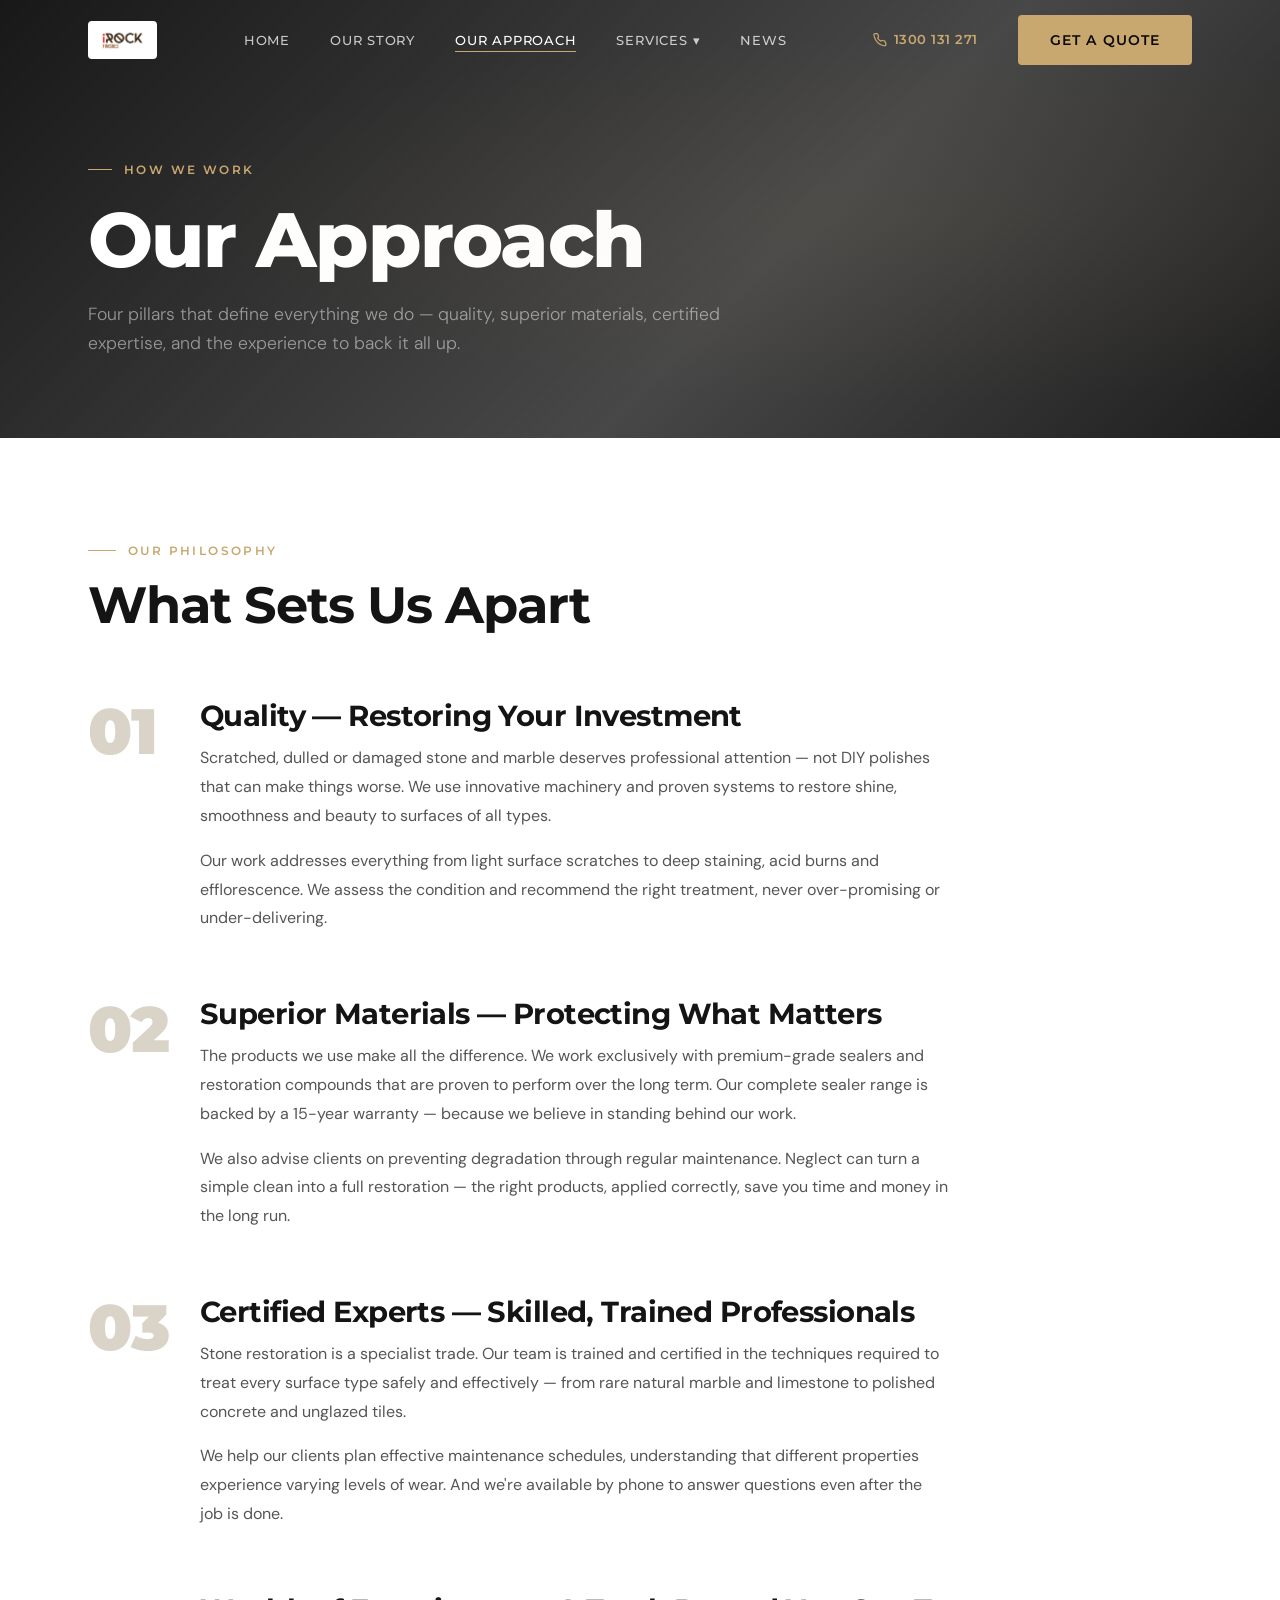
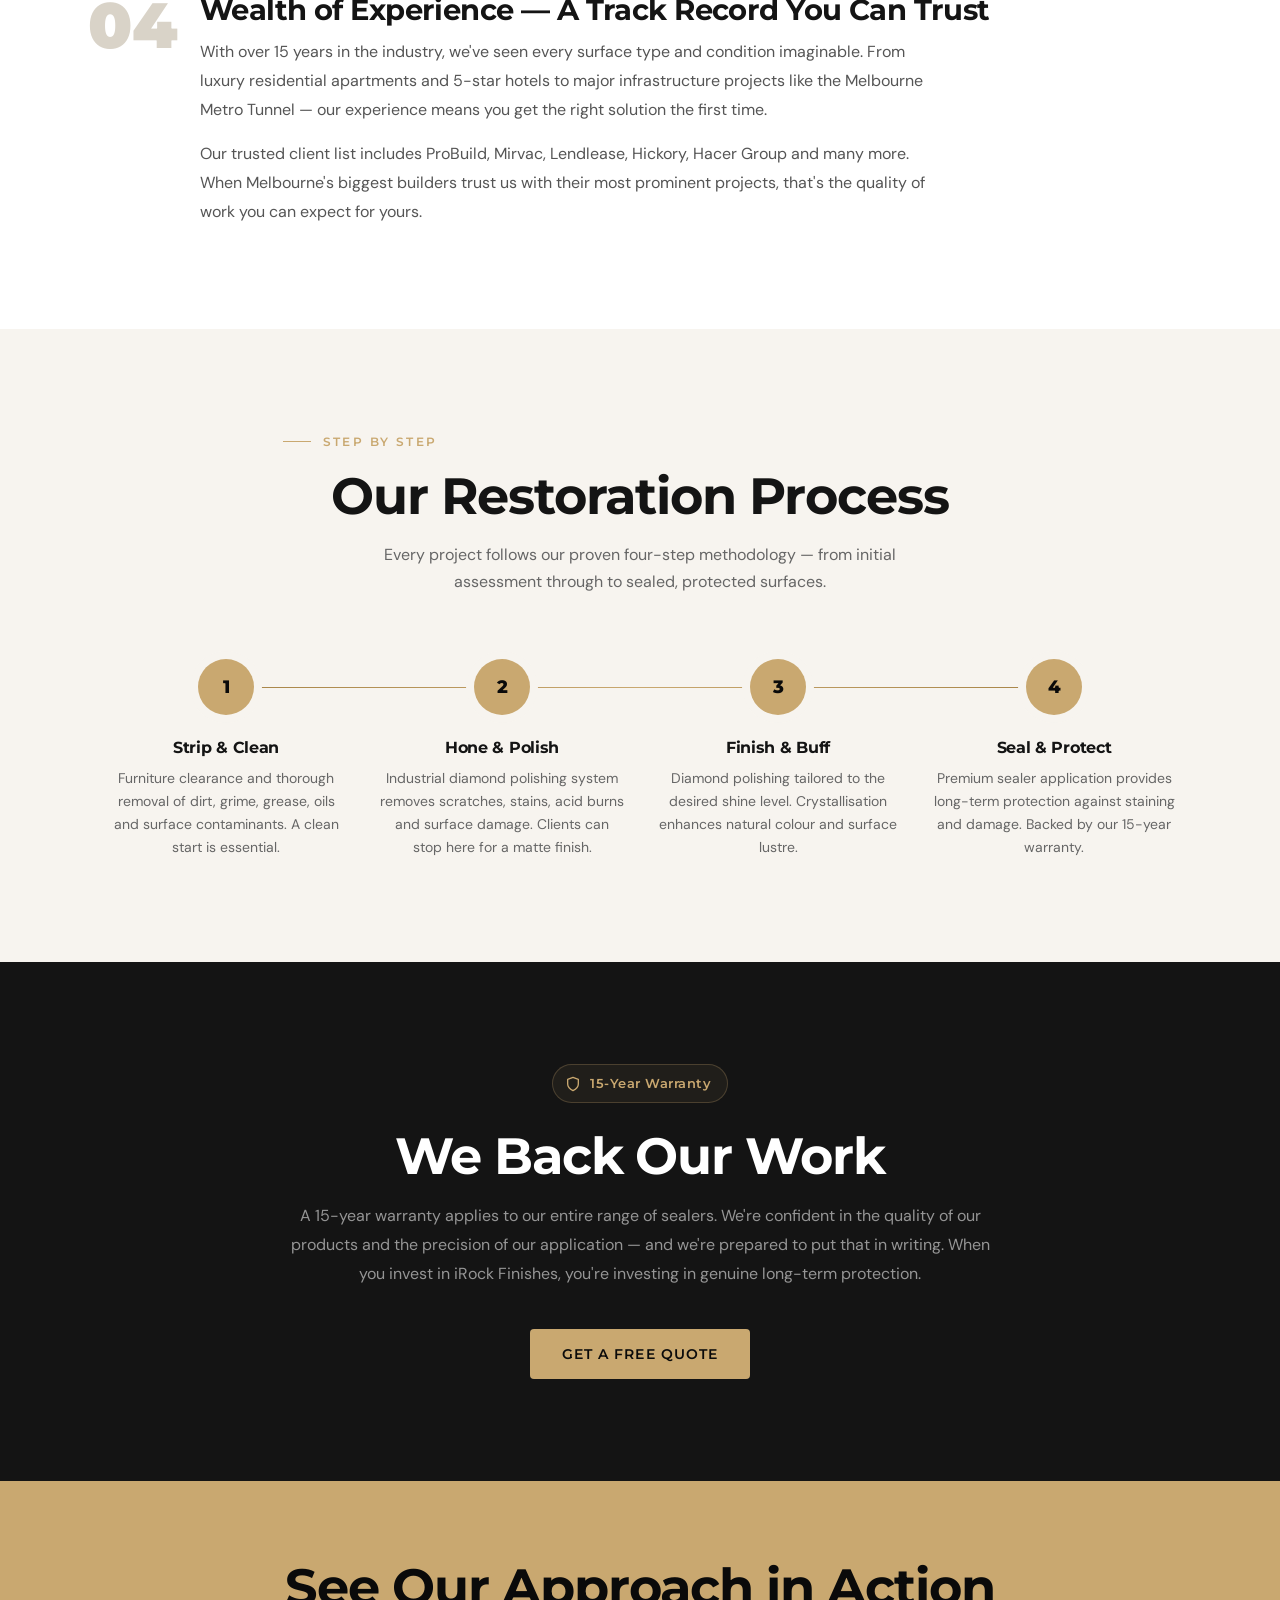
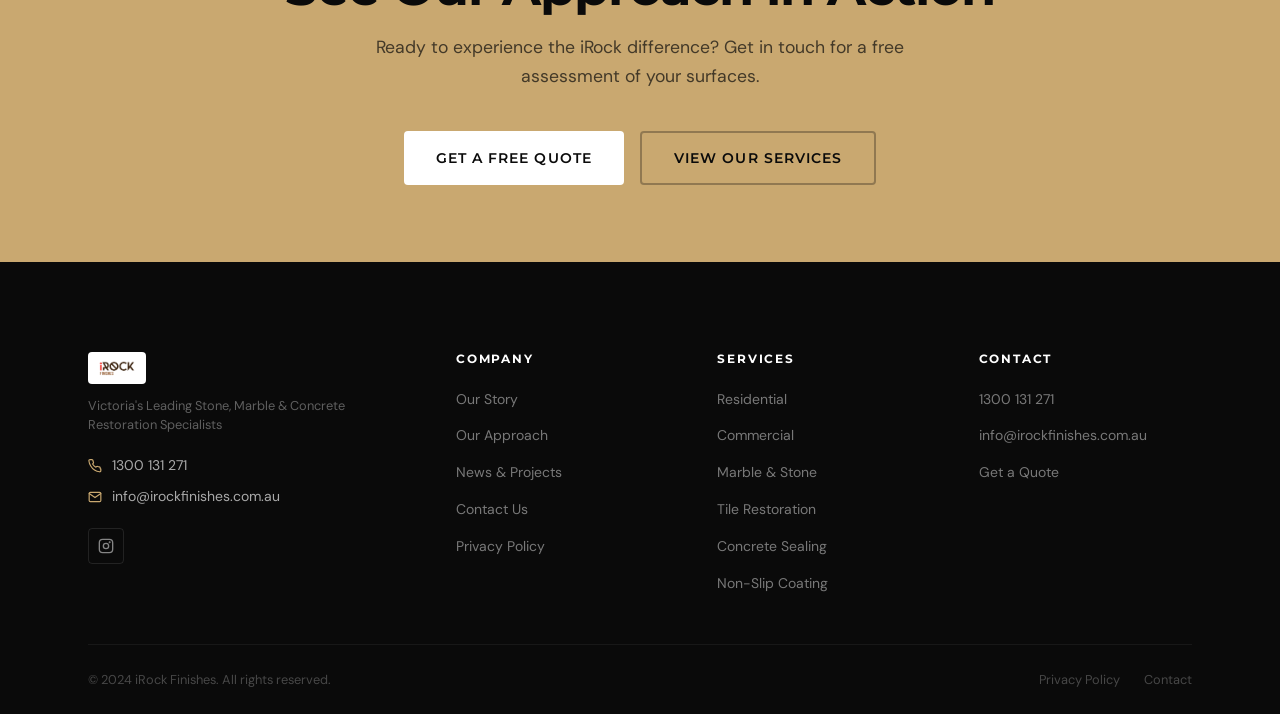
==== approach.html @ 64525533 "Initial commit — iRock Finishes website rebuild" ====
﻿<!DOCTYPE html>
<html lang="en">
<head>
  <meta charset="UTF-8">
  <meta name="viewport" content="width=device-width, initial-scale=1.0">
  <title>Our Approach — iRock Finishes</title>
  <meta name="description" content="Discover the iRock Finishes approach — quality materials, certified expertise, and a proven process for stone, marble and concrete restoration in Melbourne.">
  <link rel="stylesheet" href="css/styles.css">
</head>
<body>

  <!-- NAV -->
  <nav class="nav scrolled" role="navigation" aria-label="Main navigation">
    <div class="container">
      <div class="nav__inner">
        <a href="index.html" class="nav__logo" aria-label="iRock Finishes home">
          <img src="images/logo.png" alt="iRock Finishes" class="nav__logo-mark">
        </a>
        <ul class="nav__links" role="list">
          <li><a href="index.html" class="nav__link">Home</a></li>
          <li><a href="our-story.html" class="nav__link">Our Story</a></li>
          <li><a href="approach.html" class="nav__link active">Our Approach</a></li>
          <li class="nav__dropdown">
            <a href="services.html" class="nav__link">Services &#9662;</a>
            <ul class="nav__dropdown-menu" role="list">
              <li><a href="services.html#residential" class="nav__dropdown-item">Residential Services</a></li>
              <li><a href="services.html#commercial" class="nav__dropdown-item">Commercial Services</a></li>
              <li><a href="services.html#marble-stone" class="nav__dropdown-item">Marble &amp; Stone Restoration</a></li>
              <li><a href="services.html#tile" class="nav__dropdown-item">Tile Restoration</a></li>
              <li><a href="services.html#concrete" class="nav__dropdown-item">Concrete Sealing &amp; Cleaning</a></li>
              <li><a href="services.html#non-slip" class="nav__dropdown-item">Non-Slip Flooring Coating</a></li>
            </ul>
          </li>
          <li><a href="news.html" class="nav__link">News</a></li>
        </ul>
        <div style="display:flex;align-items:center;">
          <a href="tel:1300131271" class="nav__phone">
            <svg width="14" height="14" viewBox="0 0 24 24" fill="none" stroke="currentColor" stroke-width="2" stroke-linecap="round" stroke-linejoin="round" aria-hidden="true"><path d="M22 16.92v3a2 2 0 0 1-2.18 2 19.79 19.79 0 0 1-8.63-3.07A19.5 19.5 0 0 1 4.69 12 19.79 19.79 0 0 1 1.61 3.35 2 2 0 0 1 3.6 1h3a2 2 0 0 1 2 1.72 12.84 12.84 0 0 0 .7 2.81 2 2 0 0 1-.45 2.11L7.91 8.6a16 16 0 0 0 5.55 5.55l.96-.96a2 2 0 0 1 2.11-.45 12.84 12.84 0 0 0 2.81.7A2 2 0 0 1 21 15.5v1.42z"/></svg>
            1300 131 271
          </a>
          <a href="contact.html" class="btn btn-primary nav__cta">Get a Quote</a>
        </div>
        <button class="nav__hamburger" aria-label="Toggle menu" aria-expanded="false">
          <span></span><span></span><span></span>
        </button>
      </div>
    </div>
    <div class="nav__mobile" role="dialog"><a href="index.html" class="nav__mobile-link">Home</a><a href="our-story.html" class="nav__mobile-link">Our Story</a><a href="approach.html" class="nav__mobile-link">Our Approach</a><a href="services.html" class="nav__mobile-link">Services</a><a href="news.html" class="nav__mobile-link">News</a><a href="contact.html" class="nav__mobile-link">Contact Us</a><a href="tel:1300131271" class="nav__mobile-link" style="color:var(--gold)">1300 131 271</a><div class="nav__mobile-cta"><a href="contact.html" class="btn btn-primary" style="width:100%;justify-content:center;">Get a Free Quote</a></div></div>
  </nav>

  <!-- PAGE HEADER -->
  <header class="page-header" aria-labelledby="page-title">
    <div class="container">
      <p class="page-header__label label">How We Work</p>
      <h1 id="page-title" class="page-header__title">Our Approach</h1>
      <p class="page-header__sub">
        Four pillars that define everything we do — quality, superior materials,
        certified expertise, and the experience to back it all up.
      </p>
    </div>
  </header>

  <!-- PILLARS -->
  <section class="section" aria-labelledby="pillars-heading">
    <div class="container">
      <div class="section-header" data-animate>
        <p class="eyebrow">Our Philosophy</p>
        <h2 id="pillars-heading">What Sets Us Apart</h2>
      </div>

      <div class="approach-steps" role="list">
        <div class="approach-step" role="listitem" data-animate>
          <div class="approach-step__num" aria-hidden="true">01</div>
          <div class="approach-step__content">
            <h3>Quality — Restoring Your Investment</h3>
            <p>
              Scratched, dulled or damaged stone and marble deserves professional
              attention — not DIY polishes that can make things worse. We use
              innovative machinery and proven systems to restore shine, smoothness
              and beauty to surfaces of all types.
            </p>
            <p style="margin-top:1rem;">
              Our work addresses everything from light surface scratches to deep staining,
              acid burns and efflorescence. We assess the condition and recommend the
              right treatment, never over-promising or under-delivering.
            </p>
          </div>
        </div>

        <div class="approach-step" role="listitem" data-animate>
          <div class="approach-step__num" aria-hidden="true">02</div>
          <div class="approach-step__content">
            <h3>Superior Materials — Protecting What Matters</h3>
            <p>
              The products we use make all the difference. We work exclusively with
              premium-grade sealers and restoration compounds that are proven to
              perform over the long term. Our complete sealer range is backed by a
              15-year warranty — because we believe in standing behind our work.
            </p>
            <p style="margin-top:1rem;">
              We also advise clients on preventing degradation through regular maintenance.
              Neglect can turn a simple clean into a full restoration — the right products,
              applied correctly, save you time and money in the long run.
            </p>
          </div>
        </div>

        <div class="approach-step" role="listitem" data-animate>
          <div class="approach-step__num" aria-hidden="true">03</div>
          <div class="approach-step__content">
            <h3>Certified Experts — Skilled, Trained Professionals</h3>
            <p>
              Stone restoration is a specialist trade. Our team is trained and certified
              in the techniques required to treat every surface type safely and effectively —
              from rare natural marble and limestone to polished concrete and unglazed tiles.
            </p>
            <p style="margin-top:1rem;">
              We help our clients plan effective maintenance schedules, understanding
              that different properties experience varying levels of wear. And we're
              available by phone to answer questions even after the job is done.
            </p>
          </div>
        </div>

        <div class="approach-step" role="listitem" data-animate>
          <div class="approach-step__num" aria-hidden="true">04</div>
          <div class="approach-step__content">
            <h3>Wealth of Experience — A Track Record You Can Trust</h3>
            <p>
              With over 15 years in the industry, we've seen every surface type and
              condition imaginable. From luxury residential apartments and 5-star hotels
              to major infrastructure projects like the Melbourne Metro Tunnel — our
              experience means you get the right solution the first time.
            </p>
            <p style="margin-top:1rem;">
              Our trusted client list includes ProBuild, Mirvac, Lendlease, Hickory,
              Hacer Group and many more. When Melbourne's biggest builders trust us
              with their most prominent projects, that's the quality of work you can
              expect for yours.
            </p>
          </div>
        </div>
      </div>
    </div>
  </section>

  <!-- PROCESS -->
  <section class="section process" aria-labelledby="process-heading">
    <div class="container">
      <div class="process__header" data-animate>
        <p class="eyebrow" style="justify-content:center;">Step by Step</p>
        <h2 id="process-heading">Our Restoration Process</h2>
        <p style="color:#666;margin-top:1rem;max-width:50ch;margin-inline:auto;">
          Every project follows our proven four-step methodology — from initial
          assessment through to sealed, protected surfaces.
        </p>
      </div>

      <div class="process__steps" role="list">
        <div class="process__step" role="listitem" data-animate>
          <div class="process__step-num" aria-label="Step 1">1</div>
          <h3 class="process__step-title">Strip &amp; Clean</h3>
          <p class="process__step-desc">Furniture clearance and thorough removal of dirt, grime, grease, oils and surface contaminants. A clean start is essential.</p>
        </div>
        <div class="process__step" role="listitem" data-animate>
          <div class="process__step-num" aria-label="Step 2">2</div>
          <h3 class="process__step-title">Hone &amp; Polish</h3>
          <p class="process__step-desc">Industrial diamond polishing system removes scratches, stains, acid burns and surface damage. Clients can stop here for a matte finish.</p>
        </div>
        <div class="process__step" role="listitem" data-animate>
          <div class="process__step-num" aria-label="Step 3">3</div>
          <h3 class="process__step-title">Finish &amp; Buff</h3>
          <p class="process__step-desc">Diamond polishing tailored to the desired shine level. Crystallisation enhances natural colour and surface lustre.</p>
        </div>
        <div class="process__step" role="listitem" data-animate>
          <div class="process__step-num" aria-label="Step 4">4</div>
          <h3 class="process__step-title">Seal &amp; Protect</h3>
          <p class="process__step-desc">Premium sealer application provides long-term protection against staining and damage. Backed by our 15-year warranty.</p>
        </div>
      </div>
    </div>
  </section>

  <!-- WARRANTY CALLOUT -->
  <section class="section section--dark" aria-label="Warranty information">
    <div class="container">
      <div style="max-width:700px;margin-inline:auto;text-align:center;" data-animate>
        <div class="warranty-badge" style="margin-bottom:1.5rem;">
          <svg width="16" height="16" viewBox="0 0 24 24" fill="none" stroke="currentColor" stroke-width="2" stroke-linecap="round" stroke-linejoin="round" aria-hidden="true"><path d="M12 22s8-4 8-10V5l-8-3-8 3v7c0 6 8 10 8 10z"/></svg>
          15-Year Warranty
        </div>
        <h2 style="color:var(--white);margin-bottom:1rem;">We Back Our Work</h2>
        <p style="color:rgba(255,255,255,0.55);line-height:1.8;margin-bottom:2.5rem;max-width:none;">
          A 15-year warranty applies to our entire range of sealers. We're confident
          in the quality of our products and the precision of our application — and
          we're prepared to put that in writing. When you invest in iRock Finishes,
          you're investing in genuine long-term protection.
        </p>
        <a href="contact.html" class="btn btn-primary">Get a Free Quote</a>
      </div>
    </div>
  </section>

  <!-- CTA -->
  <section class="cta-banner" aria-label="Call to action">
    <div class="container" data-animate>
      <h2 class="cta-banner__title">See Our Approach in Action</h2>
      <p class="cta-banner__sub">Ready to experience the iRock difference? Get in touch for a free assessment of your surfaces.</p>
      <div style="display:flex;flex-wrap:wrap;gap:1rem;justify-content:center;">
        <a href="contact.html" class="btn btn-white">Get a Free Quote</a>
        <a href="services.html" class="btn" style="border:2px solid rgba(10,10,10,0.3);color:var(--black);background:transparent;">View Our Services</a>
      </div>
    </div>
  </section>

  <!-- FOOTER -->
  <footer class="footer" role="contentinfo">
    <div class="container">
      <div class="footer__top">
        <div>
          <div class="footer__brand-name"><img src="images/logo.png" alt="iRock Finishes" style="height:32px;width:auto;background:#fff;border-radius:4px;padding:3px 8px;object-fit:contain;margin-bottom:0.75rem;display:block;"></div>
          <p class="footer__brand-tag">Victoria's Leading Stone, Marble &amp; Concrete<br>Restoration Specialists</p>
          <a href="tel:1300131271" class="footer__contact-item" style="color:rgba(255,255,255,0.65);text-decoration:none;"><svg width="14" height="14" viewBox="0 0 24 24" fill="none" stroke="currentColor" stroke-width="2" stroke-linecap="round" stroke-linejoin="round"><path d="M22 16.92v3a2 2 0 0 1-2.18 2 19.79 19.79 0 0 1-8.63-3.07A19.5 19.5 0 0 1 4.69 12 19.79 19.79 0 0 1 1.61 3.35 2 2 0 0 1 3.6 1h3a2 2 0 0 1 2 1.72 12.84 12.84 0 0 0 .7 2.81 2 2 0 0 1-.45 2.11L7.91 8.6a16 16 0 0 0 5.55 5.55l.96-.96a2 2 0 0 1 2.11-.45 12.84 12.84 0 0 0 2.81.7A2 2 0 0 1 21 15.5v1.42z"/></svg>1300 131 271</a>
          <a href="mailto:info@irockfinishes.com.au" class="footer__contact-item" style="color:rgba(255,255,255,0.65);text-decoration:none;"><svg width="14" height="14" viewBox="0 0 24 24" fill="none" stroke="currentColor" stroke-width="2" stroke-linecap="round" stroke-linejoin="round"><path d="M4 4h16c1.1 0 2 .9 2 2v12c0 1.1-.9 2-2 2H4c-1.1 0-2-.9-2-2V6c0-1.1.9-2 2-2z"/><polyline points="22,6 12,13 2,6"/></svg>info@irockfinishes.com.au</a>
          <div class="footer__social"><a href="https://instagram.com/irockfinishes" class="footer__social-link" aria-label="Instagram" target="_blank" rel="noopener noreferrer"><svg width="16" height="16" viewBox="0 0 24 24" fill="none" stroke="currentColor" stroke-width="2" stroke-linecap="round" stroke-linejoin="round"><rect x="2" y="2" width="20" height="20" rx="5"/><circle cx="12" cy="12" r="4"/><circle cx="17.5" cy="6.5" r="0.5" fill="currentColor"/></svg></a></div>
        </div>
        <div><h3 class="footer__col-title">Company</h3><ul class="footer__links"><li><a href="our-story.html" class="footer__link">Our Story</a></li><li><a href="approach.html" class="footer__link">Our Approach</a></li><li><a href="news.html" class="footer__link">News &amp; Projects</a></li><li><a href="contact.html" class="footer__link">Contact Us</a></li><li><a href="privacy-policy.html" class="footer__link">Privacy Policy</a></li></ul></div>
        <div><h3 class="footer__col-title">Services</h3><ul class="footer__links"><li><a href="services.html#residential" class="footer__link">Residential</a></li><li><a href="services.html#commercial" class="footer__link">Commercial</a></li><li><a href="services.html#marble-stone" class="footer__link">Marble &amp; Stone</a></li><li><a href="services.html#tile" class="footer__link">Tile Restoration</a></li><li><a href="services.html#concrete" class="footer__link">Concrete Sealing</a></li><li><a href="services.html#non-slip" class="footer__link">Non-Slip Coating</a></li></ul></div>
        <div><h3 class="footer__col-title">Contact</h3><ul class="footer__links"><li><a href="tel:1300131271" class="footer__link">1300 131 271</a></li><li><a href="mailto:info@irockfinishes.com.au" class="footer__link">info@irockfinishes.com.au</a></li><li><a href="contact.html" class="footer__link">Get a Quote</a></li></ul></div>
      </div>
      <div class="footer__bottom"><p class="footer__copy">&copy; 2024 iRock Finishes. All rights reserved.</p><div class="footer__legal"><a href="privacy-policy.html">Privacy Policy</a><a href="contact.html">Contact</a></div></div>
    </div>
  </footer>

  <script src="js/main.js"></script>
</body>
</html>
---- css/styles.css ----
/* =============================================
   iRock Finishes — Design System
   ============================================= */

@import url('https://fonts.googleapis.com/css2?family=Montserrat:wght@300;400;500;600;700;800;900&family=DM+Sans:ital,opsz,wght@0,9..40,300;0,9..40,400;0,9..40,500;0,9..40,600;1,9..40,300&display=swap');

/* --- Custom Properties --- */
:root {
  --black:       #0A0A0A;
  --dark:        #141414;
  --dark-2:      #1E1E1E;
  --dark-3:      #2A2A2A;
  --gold:        #C9A870;
  --gold-light:  #E2C99A;
  --gold-dark:   #A88548;
  --stone:       #F7F4EF;
  --stone-2:     #EDE9E2;
  --stone-3:     #D9D3C8;
  --white:       #FFFFFF;
  --text-light:  #B0A898;
  --text-muted:  #888078;

  --font-head: 'Montserrat', sans-serif;
  --font-body: 'DM Sans', sans-serif;

  --radius-sm: 4px;
  --radius:    8px;
  --radius-lg: 16px;
  --radius-xl: 24px;

  --shadow-sm: 0 2px 8px rgba(0,0,0,0.12);
  --shadow:    0 8px 32px rgba(0,0,0,0.2);
  --shadow-lg: 0 24px 64px rgba(0,0,0,0.3);
  --shadow-gold: 0 8px 32px rgba(201,168,112,0.25);

  --transition: 0.25s cubic-bezier(0.4, 0, 0.2, 1);
  --transition-slow: 0.5s cubic-bezier(0.4, 0, 0.2, 1);

  --nav-height: 80px;
  --max-w: 1200px;
}

/* --- Reset & Base --- */
*, *::before, *::after { box-sizing: border-box; margin: 0; padding: 0; }

html {
  scroll-behavior: smooth;
  -webkit-text-size-adjust: 100%;
}

body {
  font-family: var(--font-body);
  font-size: 16px;
  line-height: 1.65;
  color: var(--dark);
  background: var(--white);
  -webkit-font-smoothing: antialiased;
  overflow-x: hidden;
}

img { max-width: 100%; height: auto; display: block; }
a { text-decoration: none; color: inherit; }
ul { list-style: none; }
button { cursor: pointer; font-family: inherit; border: none; background: none; }

/* --- Typography --- */
h1, h2, h3, h4, h5, h6 {
  font-family: var(--font-head);
  font-weight: 700;
  line-height: 1.15;
  letter-spacing: -0.02em;
}

h1 { font-size: clamp(2.8rem, 6vw, 5.5rem); font-weight: 800; }
h2 { font-size: clamp(2rem, 4vw, 3.2rem); }
h3 { font-size: clamp(1.3rem, 2.5vw, 1.8rem); }
h4 { font-size: 1.2rem; }

p { max-width: 68ch; }
p + p { margin-top: 1em; }

.label {
  font-family: var(--font-head);
  font-size: 0.75rem;
  font-weight: 600;
  letter-spacing: 0.2em;
  text-transform: uppercase;
}

/* --- Layout Utilities --- */
.container {
  width: 100%;
  max-width: var(--max-w);
  margin-inline: auto;
  padding-inline: clamp(1.25rem, 5vw, 3rem);
}

.section {
  padding-block: clamp(4rem, 8vw, 7rem);
}

.section--dark  { background: var(--dark);  color: var(--white); }
.section--black { background: var(--black); color: var(--white); }
.section--stone { background: var(--stone); color: var(--dark);  }

.grid-2 { display: grid; grid-template-columns: 1fr 1fr; gap: 2rem; align-items: center; }
.grid-3 { display: grid; grid-template-columns: repeat(3, 1fr); gap: 2rem; }
.grid-4 { display: grid; grid-template-columns: repeat(4, 1fr); gap: 1.5rem; }

@media (max-width: 900px) {
  .grid-2 { grid-template-columns: 1fr; }
  .grid-3 { grid-template-columns: 1fr 1fr; }
}
@media (max-width: 600px) {
  .grid-3, .grid-4 { grid-template-columns: 1fr; }
}

/* --- Buttons --- */
.btn {
  display: inline-flex;
  align-items: center;
  gap: 0.5rem;
  padding: 0.875rem 2rem;
  border-radius: var(--radius-sm);
  font-family: var(--font-head);
  font-size: 0.85rem;
  font-weight: 600;
  letter-spacing: 0.08em;
  text-transform: uppercase;
  transition: var(--transition);
  cursor: pointer;
  white-space: nowrap;
}

.btn-primary {
  background: var(--gold);
  color: var(--black);
}
.btn-primary:hover {
  background: var(--gold-light);
  transform: translateY(-2px);
  box-shadow: var(--shadow-gold);
}

.btn-outline {
  background: transparent;
  border: 1.5px solid var(--gold);
  color: var(--gold);
}
.btn-outline:hover {
  background: var(--gold);
  color: var(--black);
  transform: translateY(-2px);
}

.btn-white {
  background: var(--white);
  color: var(--dark);
}
.btn-white:hover {
  background: var(--stone);
  transform: translateY(-2px);
}

/* =============================================
   NAVIGATION
   ============================================= */

.nav {
  position: fixed;
  top: 0; left: 0; right: 0;
  z-index: 100;
  height: var(--nav-height);
  transition: background var(--transition), box-shadow var(--transition);
}

.nav.scrolled {
  background: rgba(10, 10, 10, 0.97);
  backdrop-filter: blur(12px);
  box-shadow: 0 1px 0 rgba(255,255,255,0.06);
}

.nav__inner {
  height: var(--nav-height);
  display: flex;
  align-items: center;
  justify-content: space-between;
}

.nav__logo {
  display: flex;
  align-items: center;
  gap: 0.6rem;
  font-family: var(--font-head);
  font-weight: 800;
  font-size: 1.4rem;
  color: var(--white);
  letter-spacing: -0.03em;
}
.nav__logo span { color: var(--gold); }

.nav__logo-mark {
  height: 38px;
  width: auto;
  display: block;
  flex-shrink: 0;
  background: #fff;
  border-radius: var(--radius-sm);
  padding: 4px 10px;
  object-fit: contain;
}

.nav__links {
  display: flex;
  align-items: center;
  gap: 2.5rem;
}

.nav__link {
  font-family: var(--font-head);
  font-size: 0.82rem;
  font-weight: 500;
  letter-spacing: 0.06em;
  text-transform: uppercase;
  color: rgba(255,255,255,0.75);
  transition: color var(--transition);
  position: relative;
}
.nav__link::after {
  content: '';
  position: absolute;
  bottom: -4px; left: 0; right: 0;
  height: 1px;
  background: var(--gold);
  transform: scaleX(0);
  transform-origin: left;
  transition: transform var(--transition);
}
.nav__link:hover, .nav__link.active {
  color: var(--white);
}
.nav__link:hover::after, .nav__link.active::after {
  transform: scaleX(1);
}

/* Dropdown */
.nav__dropdown { position: relative; }
.nav__dropdown-menu {
  position: absolute;
  top: calc(100% + 1.2rem);
  left: 50%;
  transform: translateX(-50%);
  background: var(--dark-2);
  border: 1px solid rgba(255,255,255,0.08);
  border-radius: var(--radius);
  padding: 0.5rem;
  min-width: 280px;
  opacity: 0;
  pointer-events: none;
  transform: translateX(-50%) translateY(-8px);
  transition: opacity var(--transition), transform var(--transition);
  box-shadow: var(--shadow-lg);
}
.nav__dropdown:hover .nav__dropdown-menu {
  opacity: 1;
  pointer-events: all;
  transform: translateX(-50%) translateY(0);
}
.nav__dropdown-item {
  display: block;
  padding: 0.65rem 1rem;
  border-radius: var(--radius-sm);
  font-size: 0.85rem;
  color: rgba(255,255,255,0.8);
  transition: background var(--transition), color var(--transition);
}
.nav__dropdown-item:hover {
  background: rgba(201,168,112,0.12);
  color: var(--gold);
}

.nav__cta { margin-left: 1rem; }

.nav__phone {
  font-family: var(--font-head);
  font-size: 0.82rem;
  font-weight: 600;
  color: var(--gold);
  letter-spacing: 0.04em;
  margin-right: 1.5rem;
  display: flex;
  align-items: center;
  gap: 0.4rem;
}

.nav__hamburger {
  display: none;
  flex-direction: column;
  gap: 5px;
  padding: 8px;
  cursor: pointer;
}
.nav__hamburger span {
  display: block;
  width: 24px; height: 2px;
  background: var(--white);
  border-radius: 2px;
  transition: var(--transition);
}

/* Mobile Nav */
.nav__mobile {
  display: none;
  position: fixed;
  top: var(--nav-height);
  left: 0; right: 0;
  background: var(--dark);
  padding: 2rem;
  flex-direction: column;
  gap: 0;
  border-top: 1px solid rgba(255,255,255,0.06);
  max-height: calc(100vh - var(--nav-height));
  overflow-y: auto;
}
.nav__mobile.open { display: flex; }
.nav__mobile-link {
  display: block;
  padding: 1rem 0;
  font-family: var(--font-head);
  font-size: 1rem;
  font-weight: 600;
  color: var(--white);
  border-bottom: 1px solid rgba(255,255,255,0.06);
  transition: color var(--transition);
}
.nav__mobile-link:hover { color: var(--gold); }
.nav__mobile-sub {
  padding: 0.5rem 0 0.5rem 1rem;
  display: flex;
  flex-direction: column;
  gap: 0;
}
.nav__mobile-sub a {
  display: block;
  padding: 0.5rem 0;
  font-size: 0.9rem;
  color: rgba(255,255,255,0.7);
}
.nav__mobile-sub a:hover { color: var(--gold); }
.nav__mobile-cta { margin-top: 1.5rem; }

@media (max-width: 900px) {
  .nav__links, .nav__phone { display: none; }
  .nav__cta { display: none; }
  .nav__hamburger { display: flex; }
}

/* =============================================
   HERO
   ============================================= */

.hero {
  position: relative;
  min-height: 100vh;
  min-height: 100dvh;
  display: flex;
  align-items: center;
  background: var(--black);
  overflow: hidden;
}

.hero__bg {
  position: absolute;
  inset: 0;
  background:
    linear-gradient(135deg, rgba(10,10,10,0.88) 0%, rgba(10,10,10,0.45) 55%, rgba(10,10,10,0.82) 100%),
    url('images/hero-lobby.jpg') center/cover no-repeat;
}

/* Animated grain texture */
.hero__bg::after {
  content: '';
  position: absolute;
  inset: 0;
  background-image: url("data:image/svg+xml,%3Csvg viewBox='0 0 512 512' xmlns='http://www.w3.org/2000/svg'%3E%3Cfilter id='n'%3E%3CfeTurbulence type='fractalNoise' baseFrequency='0.75' numOctaves='4' stitchTiles='stitch'/%3E%3C/filter%3E%3Crect width='100%25' height='100%25' filter='url(%23n)' opacity='0.04'/%3E%3C/svg%3E");
  opacity: 0.4;
  pointer-events: none;
}

.hero__glow {
  position: absolute;
  width: 600px; height: 600px;
  border-radius: 50%;
  background: radial-gradient(circle, rgba(201,168,112,0.12) 0%, transparent 70%);
  bottom: -200px; right: -100px;
  pointer-events: none;
}

.hero__content {
  position: relative;
  z-index: 2;
  padding-top: var(--nav-height);
  padding-block: 6rem;
}

.hero__label {
  color: var(--gold);
  margin-bottom: 1.5rem;
  display: flex;
  align-items: center;
  gap: 0.75rem;
}
.hero__label::before {
  content: '';
  display: block;
  width: 32px; height: 1px;
  background: var(--gold);
}

.hero__title {
  color: var(--white);
  margin-bottom: 1.5rem;
  max-width: 14ch;
}
.hero__title em {
  font-style: normal;
  color: var(--gold);
  position: relative;
}

.hero__subtitle {
  font-size: clamp(1rem, 2vw, 1.2rem);
  color: rgba(255,255,255,0.65);
  margin-bottom: 2.5rem;
  max-width: 52ch;
  line-height: 1.75;
  font-weight: 300;
}

.hero__actions {
  display: flex;
  flex-wrap: wrap;
  gap: 1rem;
  margin-bottom: 4rem;
}

.hero__stats {
  display: flex;
  flex-wrap: wrap;
  gap: 2.5rem;
  padding-top: 2.5rem;
  border-top: 1px solid rgba(255,255,255,0.1);
}

.hero__stat-num {
  font-family: var(--font-head);
  font-size: 2.2rem;
  font-weight: 800;
  color: var(--white);
  line-height: 1;
  letter-spacing: -0.03em;
}
.hero__stat-num span { color: var(--gold); }
.hero__stat-label {
  font-size: 0.8rem;
  color: rgba(255,255,255,0.45);
  margin-top: 0.3rem;
  letter-spacing: 0.04em;
  text-transform: uppercase;
  font-family: var(--font-head);
  font-weight: 500;
}

.hero__scroll {
  position: absolute;
  bottom: 2.5rem;
  left: 50%;
  transform: translateX(-50%);
  display: flex;
  flex-direction: column;
  align-items: center;
  gap: 0.5rem;
  color: rgba(255,255,255,0.4);
  font-size: 0.7rem;
  letter-spacing: 0.15em;
  text-transform: uppercase;
  font-family: var(--font-head);
  animation: scrollBounce 2.5s ease-in-out infinite;
}
.hero__scroll svg { width: 20px; color: var(--gold); }

@keyframes scrollBounce {
  0%, 100% { transform: translateX(-50%) translateY(0); }
  50% { transform: translateX(-50%) translateY(6px); }
}

/* =============================================
   TRUST BAR (Clients)
   ============================================= */

.trust-bar {
  background: var(--dark-2);
  border-top: 1px solid rgba(255,255,255,0.05);
  border-bottom: 1px solid rgba(255,255,255,0.05);
  padding-block: 1.5rem;
  overflow: hidden;
}

.trust-bar__label {
  color: rgba(255,255,255,0.3);
  margin-bottom: 1.2rem;
  text-align: center;
}

.trust-bar__track {
  display: flex;
  align-items: center;
  gap: 4rem;
  animation: marquee 20s linear infinite;
  width: max-content;
}
.trust-bar__track:hover { animation-play-state: paused; }

.trust-bar__client {
  font-family: var(--font-head);
  font-weight: 700;
  font-size: 0.85rem;
  letter-spacing: 0.1em;
  text-transform: uppercase;
  color: rgba(255,255,255,0.3);
  white-space: nowrap;
  transition: color var(--transition);
}
.trust-bar__client:hover { color: var(--gold); }

@keyframes marquee {
  from { transform: translateX(0); }
  to   { transform: translateX(-50%); }
}

/* =============================================
   INTRO / ABOUT PREVIEW
   ============================================= */

.intro {
  padding-block: clamp(5rem, 9vw, 8rem);
}

.intro__eyebrow {
  color: var(--gold);
  margin-bottom: 1rem;
  display: flex;
  align-items: center;
  gap: 0.75rem;
}
.intro__eyebrow::before {
  content: '';
  width: 32px; height: 1px;
  background: var(--gold);
  display: block;
}

.intro__heading { margin-bottom: 1.5rem; }
.intro__text {
  color: #555;
  font-size: 1.05rem;
  line-height: 1.8;
  margin-bottom: 2rem;
}

.intro__features {
  display: flex;
  flex-direction: column;
  gap: 1.25rem;
  margin-bottom: 2.5rem;
}
.intro__feature {
  display: flex;
  align-items: flex-start;
  gap: 1rem;
}
.intro__feature-icon {
  width: 40px; height: 40px;
  border-radius: var(--radius-sm);
  background: rgba(201,168,112,0.1);
  border: 1px solid rgba(201,168,112,0.2);
  display: flex; align-items: center; justify-content: center;
  flex-shrink: 0;
  color: var(--gold);
}
.intro__feature-text strong {
  display: block;
  font-family: var(--font-head);
  font-weight: 600;
  font-size: 0.9rem;
  color: var(--dark);
  margin-bottom: 0.2rem;
}
.intro__feature-text span {
  font-size: 0.875rem;
  color: #777;
}

.intro__img-wrap {
  position: relative;
  border-radius: var(--radius-lg);
  overflow: hidden;
  aspect-ratio: 4/5;
}
.intro__img-wrap img {
  width: 100%; height: 100%;
  object-fit: cover;
}
.intro__img-badge {
  position: absolute;
  bottom: 2rem; left: -1.5rem;
  background: var(--gold);
  color: var(--black);
  padding: 1.25rem 1.5rem;
  border-radius: var(--radius);
  box-shadow: var(--shadow-lg);
  text-align: center;
}
.intro__img-badge .num {
  font-family: var(--font-head);
  font-size: 2rem;
  font-weight: 800;
  line-height: 1;
  letter-spacing: -0.03em;
}
.intro__img-badge .txt {
  font-size: 0.75rem;
  font-weight: 600;
  letter-spacing: 0.06em;
  text-transform: uppercase;
  opacity: 0.8;
  margin-top: 0.25rem;
}

/* Placeholder image with gradient */
.img-placeholder {
  width: 100%; height: 100%;
  background: linear-gradient(135deg, var(--dark-3) 0%, var(--dark-2) 50%, #2d2416 100%);
  display: flex; align-items: center; justify-content: center;
  color: rgba(255,255,255,0.15);
  font-family: var(--font-head);
  font-size: 0.75rem;
  letter-spacing: 0.1em;
  text-transform: uppercase;
}

/* =============================================
   SERVICES
   ============================================= */

.services__grid {
  display: grid;
  grid-template-columns: repeat(auto-fit, minmax(340px, 1fr));
  gap: 1.5px;
  background: rgba(255,255,255,0.06);
  border: 1px solid rgba(255,255,255,0.06);
  border-radius: var(--radius-lg);
  overflow: hidden;
  margin-top: 3rem;
}

.service-card {
  background: var(--dark-2);
  padding: 2.5rem;
  position: relative;
  overflow: hidden;
  transition: background var(--transition);
  cursor: pointer;
}
.service-card::before {
  content: '';
  position: absolute;
  top: 0; left: 0; right: 0;
  height: 2px;
  background: linear-gradient(90deg, var(--gold), transparent);
  transform: scaleX(0);
  transform-origin: left;
  transition: transform var(--transition-slow);
}
.service-card:hover { background: var(--dark-3); }
.service-card:hover::before { transform: scaleX(1); }

.service-card__icon {
  width: 52px; height: 52px;
  border-radius: var(--radius-sm);
  background: rgba(201,168,112,0.08);
  border: 1px solid rgba(201,168,112,0.15);
  display: flex; align-items: center; justify-content: center;
  color: var(--gold);
  margin-bottom: 1.5rem;
  transition: background var(--transition), border-color var(--transition);
}
.service-card:hover .service-card__icon {
  background: rgba(201,168,112,0.15);
  border-color: rgba(201,168,112,0.35);
}

.service-card__num {
  position: absolute;
  top: 2rem; right: 2rem;
  font-family: var(--font-head);
  font-size: 3rem;
  font-weight: 900;
  color: rgba(255,255,255,0.04);
  line-height: 1;
  pointer-events: none;
}

.service-card__title {
  font-size: 1.15rem;
  color: var(--white);
  margin-bottom: 0.75rem;
}
.service-card__desc {
  font-size: 0.9rem;
  color: rgba(255,255,255,0.5);
  line-height: 1.7;
  margin-bottom: 1.5rem;
  max-width: none;
}

.service-card__link {
  display: inline-flex;
  align-items: center;
  gap: 0.5rem;
  font-family: var(--font-head);
  font-size: 0.75rem;
  font-weight: 600;
  letter-spacing: 0.1em;
  text-transform: uppercase;
  color: var(--gold);
  transition: gap var(--transition);
}
.service-card:hover .service-card__link { gap: 0.75rem; }

/* =============================================
   PROCESS
   ============================================= */

.process {
  background: var(--stone);
}

.process__header {
  text-align: center;
  margin-bottom: 4rem;
}

.process__steps {
  display: grid;
  grid-template-columns: repeat(4, 1fr);
  gap: 0;
  position: relative;
}
.process__steps::before {
  content: '';
  position: absolute;
  top: 28px;
  left: calc(12.5% + 14px);
  right: calc(12.5% + 14px);
  height: 1px;
  background: linear-gradient(90deg, var(--gold-dark), var(--gold), var(--gold-dark));
}

.process__step {
  display: flex;
  flex-direction: column;
  align-items: center;
  text-align: center;
  padding: 0 1rem;
  position: relative;
}
.process__step-num {
  width: 56px; height: 56px;
  border-radius: 50%;
  background: var(--gold);
  color: var(--black);
  font-family: var(--font-head);
  font-weight: 800;
  font-size: 1.1rem;
  display: flex; align-items: center; justify-content: center;
  margin-bottom: 1.5rem;
  position: relative;
  z-index: 1;
  box-shadow: 0 0 0 8px var(--stone);
}
.process__step-title {
  font-family: var(--font-head);
  font-weight: 700;
  font-size: 1rem;
  color: var(--dark);
  margin-bottom: 0.6rem;
}
.process__step-desc {
  font-size: 0.875rem;
  color: #666;
  line-height: 1.65;
  max-width: none;
}

@media (max-width: 700px) {
  .process__steps { grid-template-columns: 1fr 1fr; gap: 2.5rem; }
  .process__steps::before { display: none; }
}
@media (max-width: 420px) {
  .process__steps { grid-template-columns: 1fr; }
}

/* =============================================
   WHY US / PILLARS
   ============================================= */

.pillars__grid {
  display: grid;
  grid-template-columns: repeat(2, 1fr);
  gap: 1.5px;
  margin-top: 3rem;
}

.pillar {
  background: var(--dark-2);
  padding: 3rem;
  position: relative;
  overflow: hidden;
  transition: background var(--transition);
}
.pillar:hover { background: var(--dark-3); }

.pillar__num {
  font-family: var(--font-head);
  font-size: 5rem;
  font-weight: 900;
  color: rgba(201,168,112,0.07);
  line-height: 1;
  position: absolute;
  top: 1.5rem; right: 1.5rem;
  pointer-events: none;
}

.pillar__icon {
  color: var(--gold);
  margin-bottom: 1.5rem;
}
.pillar__title {
  font-size: 1.3rem;
  color: var(--white);
  margin-bottom: 0.75rem;
}
.pillar__text {
  font-size: 0.9rem;
  color: rgba(255,255,255,0.5);
  line-height: 1.75;
  max-width: none;
}

@media (max-width: 700px) {
  .pillars__grid { grid-template-columns: 1fr; }
}

/* =============================================
   COVERAGE
   ============================================= */

.coverage__tags {
  display: flex;
  flex-wrap: wrap;
  gap: 0.75rem;
  margin-top: 2rem;
}
.coverage__tag {
  padding: 0.6rem 1.25rem;
  border: 1px solid rgba(255,255,255,0.1);
  border-radius: 100px;
  font-size: 0.875rem;
  color: rgba(255,255,255,0.65);
  font-family: var(--font-head);
  font-weight: 500;
  letter-spacing: 0.03em;
  transition: border-color var(--transition), color var(--transition);
}
.coverage__tag:hover {
  border-color: var(--gold);
  color: var(--gold);
}

/* =============================================
   TESTIMONIAL
   ============================================= */

.testimonial__wrap {
  max-width: 800px;
  margin-inline: auto;
  text-align: center;
}
.testimonial__stars {
  display: flex;
  justify-content: center;
  gap: 4px;
  margin-bottom: 1.5rem;
  color: var(--gold);
}
.testimonial__quote {
  font-size: clamp(1.15rem, 2.5vw, 1.5rem);
  font-weight: 300;
  line-height: 1.7;
  color: var(--white);
  margin-bottom: 2rem;
  font-style: italic;
  max-width: none;
}
.testimonial__quote::before { content: '\201C'; }
.testimonial__quote::after  { content: '\201D'; }
.testimonial__author {
  font-family: var(--font-head);
  font-size: 0.85rem;
  font-weight: 600;
  letter-spacing: 0.1em;
  text-transform: uppercase;
  color: var(--gold);
}
.testimonial__rating-badge {
  display: inline-flex;
  align-items: center;
  gap: 0.6rem;
  padding: 0.6rem 1.25rem;
  background: rgba(201,168,112,0.12);
  border: 1px solid rgba(201,168,112,0.2);
  border-radius: 100px;
  font-family: var(--font-head);
  font-size: 0.8rem;
  font-weight: 600;
  color: var(--gold);
  margin-bottom: 3rem;
  letter-spacing: 0.05em;
}

/* =============================================
   NEWS
   ============================================= */

.news-grid {
  display: grid;
  grid-template-columns: repeat(3, 1fr);
  gap: 1.5rem;
  margin-top: 3rem;
}

.news-card {
  background: var(--white);
  border-radius: var(--radius);
  overflow: hidden;
  border: 1px solid var(--stone-3);
  transition: box-shadow var(--transition), transform var(--transition);
}
.news-card:hover {
  box-shadow: var(--shadow);
  transform: translateY(-4px);
}
.news-card__img {
  aspect-ratio: 16/9;
  background: linear-gradient(135deg, var(--stone-2), var(--stone-3));
  position: relative;
  overflow: hidden;
}
.news-card__img img {
  width: 100%; height: 100%;
  object-fit: cover;
  transition: transform var(--transition-slow);
}
.news-card:hover .news-card__img img { transform: scale(1.04); }

.news-card__body { padding: 1.5rem; }
.news-card__tag {
  font-family: var(--font-head);
  font-size: 0.7rem;
  font-weight: 600;
  letter-spacing: 0.15em;
  text-transform: uppercase;
  color: var(--gold-dark);
  margin-bottom: 0.75rem;
}
.news-card__title {
  font-size: 1rem;
  line-height: 1.4;
  color: var(--dark);
  margin-bottom: 1rem;
}
.news-card__link {
  font-family: var(--font-head);
  font-size: 0.75rem;
  font-weight: 600;
  letter-spacing: 0.08em;
  text-transform: uppercase;
  color: var(--gold-dark);
  display: flex;
  align-items: center;
  gap: 0.4rem;
  transition: gap var(--transition);
}
.news-card:hover .news-card__link { gap: 0.65rem; }

@media (max-width: 900px) {
  .news-grid { grid-template-columns: 1fr 1fr; }
}
@media (max-width: 600px) {
  .news-grid { grid-template-columns: 1fr; }
}

/* =============================================
   CTA BANNER
   ============================================= */

.cta-banner {
  background: var(--gold);
  padding-block: clamp(3.5rem, 6vw, 5rem);
  text-align: center;
}
.cta-banner__title {
  color: var(--black);
  margin-bottom: 1rem;
}
.cta-banner__sub {
  color: rgba(10,10,10,0.7);
  font-size: 1.1rem;
  margin-bottom: 2.5rem;
  max-width: 52ch;
  margin-inline: auto;
}
.cta-banner .btn-white { color: var(--black); }

/* =============================================
   FOOTER
   ============================================= */

.footer {
  background: var(--black);
  color: rgba(255,255,255,0.5);
  padding-top: clamp(4rem, 7vw, 6rem);
}

.footer__top {
  display: grid;
  grid-template-columns: 1.5fr 1fr 1fr 1fr;
  gap: 3rem;
  padding-bottom: 3rem;
  border-bottom: 1px solid rgba(255,255,255,0.06);
}

.footer__brand-name {
  font-family: var(--font-head);
  font-weight: 800;
  font-size: 1.3rem;
  color: var(--white);
  letter-spacing: -0.03em;
  margin-bottom: 0.25rem;
}
.footer__brand-name span { color: var(--gold); }
.footer__brand-tag {
  font-size: 0.8rem;
  color: rgba(255,255,255,0.35);
  margin-bottom: 1.25rem;
  line-height: 1.5;
}
.footer__contact-item {
  display: flex;
  align-items: center;
  gap: 0.6rem;
  font-size: 0.875rem;
  margin-bottom: 0.5rem;
  color: rgba(255,255,255,0.55);
}
.footer__contact-item a:hover { color: var(--gold); }
.footer__contact-item svg { color: var(--gold); flex-shrink: 0; }
.footer__social {
  display: flex;
  gap: 0.75rem;
  margin-top: 1.25rem;
}
.footer__social-link {
  width: 36px; height: 36px;
  border-radius: var(--radius-sm);
  border: 1px solid rgba(255,255,255,0.1);
  display: flex; align-items: center; justify-content: center;
  color: rgba(255,255,255,0.5);
  transition: border-color var(--transition), color var(--transition), background var(--transition);
}
.footer__social-link:hover {
  border-color: var(--gold);
  color: var(--gold);
  background: rgba(201,168,112,0.08);
}

.footer__col-title {
  font-family: var(--font-head);
  font-size: 0.75rem;
  font-weight: 700;
  letter-spacing: 0.15em;
  text-transform: uppercase;
  color: var(--white);
  margin-bottom: 1.25rem;
}
.footer__links {
  display: flex;
  flex-direction: column;
  gap: 0.65rem;
}
.footer__link {
  font-size: 0.875rem;
  color: rgba(255,255,255,0.45);
  transition: color var(--transition);
}
.footer__link:hover { color: var(--gold); }

.footer__bottom {
  padding-block: 1.5rem;
  display: flex;
  align-items: center;
  justify-content: space-between;
  flex-wrap: wrap;
  gap: 1rem;
  font-size: 0.8rem;
}
.footer__copy { color: rgba(255,255,255,0.25); }
.footer__legal {
  display: flex;
  gap: 1.5rem;
}
.footer__legal a {
  color: rgba(255,255,255,0.25);
  transition: color var(--transition);
}
.footer__legal a:hover { color: var(--white); }

@media (max-width: 900px) {
  .footer__top { grid-template-columns: 1fr 1fr; }
}
@media (max-width: 560px) {
  .footer__top { grid-template-columns: 1fr; }
}

/* =============================================
   PAGE HEADER (Inner Pages)
   ============================================= */

.page-header {
  background:
    linear-gradient(135deg, rgba(10,10,10,0.94) 0%, rgba(10,10,10,0.75) 60%, rgba(10,10,10,0.92) 100%),
    url('images/hero-lobby.jpg') center/cover no-repeat;
  padding-top: calc(var(--nav-height) + 5rem);
  padding-bottom: 5rem;
  position: relative;
  overflow: hidden;
}
.page-header::before {
  content: '';
  position: absolute;
  inset: 0;
  background: radial-gradient(ellipse at 70% 50%, rgba(201,168,112,0.06) 0%, transparent 60%);
}
.page-header__label {
  color: var(--gold);
  margin-bottom: 1rem;
  display: flex;
  align-items: center;
  gap: 0.75rem;
}
.page-header__label::before {
  content: '';
  width: 24px; height: 1px;
  background: var(--gold);
  display: block;
}
.page-header__title { color: var(--white); margin-bottom: 1rem; }
.page-header__sub {
  color: rgba(255,255,255,0.5);
  font-size: 1.1rem;
  max-width: 56ch;
  font-weight: 300;
}

/* =============================================
   SERVICES PAGE
   ============================================= */

.service-detail {
  padding-block: clamp(4rem, 7vw, 6rem);
}
.service-detail:nth-child(even) { background: var(--stone); }

.service-detail__inner {
  display: grid;
  grid-template-columns: 1fr 1fr;
  gap: 5rem;
  align-items: center;
}
.service-detail:nth-child(even) .service-detail__inner { direction: rtl; }
.service-detail:nth-child(even) .service-detail__content { direction: ltr; }
.service-detail:nth-child(even) .service-detail__media { direction: ltr; }

.service-detail__tag {
  font-family: var(--font-head);
  font-size: 0.7rem;
  font-weight: 700;
  letter-spacing: 0.2em;
  text-transform: uppercase;
  color: var(--gold-dark);
  display: inline-block;
  padding: 0.35rem 0.85rem;
  background: rgba(168,133,72,0.1);
  border-radius: 100px;
  margin-bottom: 1.25rem;
}
.service-detail__title { margin-bottom: 1rem; }
.service-detail__text {
  color: #555;
  line-height: 1.8;
  margin-bottom: 1.5rem;
}
.service-detail__list {
  display: flex;
  flex-direction: column;
  gap: 0.6rem;
  margin-bottom: 2rem;
}
.service-detail__list li {
  display: flex;
  align-items: flex-start;
  gap: 0.75rem;
  font-size: 0.9rem;
  color: #444;
}
.service-detail__list li::before {
  content: '';
  width: 6px; height: 6px;
  border-radius: 50%;
  background: var(--gold);
  margin-top: 0.45em;
  flex-shrink: 0;
}

.service-detail__media {
  border-radius: var(--radius-lg);
  overflow: hidden;
  aspect-ratio: 4/3;
}
.service-detail__media .img-placeholder {
  min-height: 350px;
}

@media (max-width: 800px) {
  .service-detail__inner,
  .service-detail:nth-child(even) .service-detail__inner {
    grid-template-columns: 1fr;
    direction: ltr;
    gap: 2rem;
  }
}

/* =============================================
   CONTACT PAGE
   ============================================= */

.contact-grid {
  display: grid;
  grid-template-columns: 1fr 1.5fr;
  gap: 4rem;
  align-items: start;
}
@media (max-width: 800px) {
  .contact-grid { grid-template-columns: 1fr; }
}

.contact-info__item {
  display: flex;
  gap: 1rem;
  margin-bottom: 2rem;
}
.contact-info__icon {
  width: 44px; height: 44px;
  border-radius: var(--radius-sm);
  background: rgba(201,168,112,0.1);
  border: 1px solid rgba(201,168,112,0.2);
  display: flex; align-items: center; justify-content: center;
  color: var(--gold);
  flex-shrink: 0;
}
.contact-info__label {
  font-family: var(--font-head);
  font-size: 0.7rem;
  font-weight: 700;
  letter-spacing: 0.15em;
  text-transform: uppercase;
  color: var(--text-muted);
  margin-bottom: 0.3rem;
}
.contact-info__value {
  font-size: 1rem;
  font-weight: 500;
  color: var(--dark);
}
.contact-info__value a:hover { color: var(--gold-dark); }

.contact-form {
  background: var(--stone);
  border-radius: var(--radius-lg);
  padding: 2.5rem;
}
.form-row {
  display: grid;
  grid-template-columns: 1fr 1fr;
  gap: 1rem;
  margin-bottom: 1rem;
}
@media (max-width: 500px) {
  .form-row { grid-template-columns: 1fr; }
}
.form-group { display: flex; flex-direction: column; gap: 0.4rem; margin-bottom: 1rem; }
.form-label {
  font-family: var(--font-head);
  font-size: 0.75rem;
  font-weight: 600;
  letter-spacing: 0.08em;
  text-transform: uppercase;
  color: #666;
}
.form-input, .form-textarea, .form-select {
  width: 100%;
  padding: 0.85rem 1rem;
  border: 1.5px solid var(--stone-3);
  border-radius: var(--radius-sm);
  background: var(--white);
  font-family: var(--font-body);
  font-size: 0.95rem;
  color: var(--dark);
  transition: border-color var(--transition), box-shadow var(--transition);
  outline: none;
  appearance: none;
}
.form-input:focus, .form-textarea:focus, .form-select:focus {
  border-color: var(--gold);
  box-shadow: 0 0 0 3px rgba(201,168,112,0.15);
}
.form-textarea { resize: vertical; min-height: 130px; }
.form-note {
  font-size: 0.8rem;
  color: #999;
  margin-top: 0.75rem;
}

/* =============================================
   OUR STORY PAGE
   ============================================= */

.story-body {
  font-size: 1.05rem;
  line-height: 1.85;
  color: #444;
}
.story-body h3 {
  color: var(--dark);
  margin: 2.5rem 0 1rem;
  font-size: 1.5rem;
}

.values-grid {
  display: grid;
  grid-template-columns: repeat(3, 1fr);
  gap: 1.5rem;
  margin-top: 3rem;
}
.value-card {
  padding: 2rem;
  background: var(--stone);
  border-radius: var(--radius);
  border-left: 3px solid var(--gold);
}
.value-card h4 {
  font-size: 1rem;
  margin-bottom: 0.6rem;
  color: var(--dark);
}
.value-card p {
  font-size: 0.875rem;
  color: #666;
  line-height: 1.7;
}

@media (max-width: 700px) {
  .values-grid { grid-template-columns: 1fr; }
}

/* =============================================
   APPROACH PAGE
   ============================================= */

.approach-steps {
  display: flex;
  flex-direction: column;
  gap: 4rem;
  margin-top: 4rem;
}
.approach-step {
  display: grid;
  grid-template-columns: 80px 1fr;
  gap: 2rem;
  align-items: start;
}
.approach-step__num {
  font-family: var(--font-head);
  font-size: 4rem;
  font-weight: 900;
  color: var(--stone-3);
  line-height: 1;
}
.approach-step__content h3 { margin-bottom: 0.75rem; }
.approach-step__content p { color: #555; line-height: 1.8; }

@media (max-width: 600px) {
  .approach-step { grid-template-columns: 1fr; }
  .approach-step__num { font-size: 2.5rem; }
}

/* =============================================
   UTILS / ANIMATIONS
   ============================================= */

.text-gold { color: var(--gold); }
.text-center { text-align: center; }
.mt-1 { margin-top: 0.5rem; }
.mt-2 { margin-top: 1rem; }
.mt-3 { margin-top: 1.5rem; }
.mt-4 { margin-top: 2rem; }
.mb-1 { margin-bottom: 0.5rem; }
.mb-2 { margin-bottom: 1rem; }
.mb-3 { margin-bottom: 1.5rem; }
.mb-4 { margin-bottom: 2rem; }

.section-header {
  margin-bottom: 3rem;
}
.section-header.center {
  text-align: center;
}
.section-header.center .eyebrow {
  justify-content: center;
}

.eyebrow {
  display: flex;
  align-items: center;
  gap: 0.75rem;
  color: var(--gold);
  margin-bottom: 1rem;
  font-family: var(--font-head);
  font-size: 0.75rem;
  font-weight: 600;
  letter-spacing: 0.2em;
  text-transform: uppercase;
}
.eyebrow::before {
  content: '';
  display: block;
  width: 28px; height: 1px;
  background: var(--gold);
  flex-shrink: 0;
}

/* Fade-in animation */
@keyframes fadeUp {
  from { opacity: 0; transform: translateY(24px); }
  to   { opacity: 1; transform: translateY(0); }
}
.fade-up {
  animation: fadeUp 0.7s var(--transition) both;
}
.fade-up-2 { animation-delay: 0.1s; }
.fade-up-3 { animation-delay: 0.2s; }
.fade-up-4 { animation-delay: 0.3s; }

@media (prefers-reduced-motion: reduce) {
  *, *::before, *::after {
    animation-duration: 0.01ms !important;
    transition-duration: 0.01ms !important;
  }
}

/* Divider */
.divider {
  width: 48px; height: 2px;
  background: var(--gold);
  margin-block: 1.5rem;
}
.divider.center { margin-inline: auto; }

/* warranty badge */
.warranty-badge {
  display: inline-flex;
  align-items: center;
  gap: 0.6rem;
  padding: 0.5rem 1rem 0.5rem 0.75rem;
  border: 1px solid rgba(201,168,112,0.25);
  border-radius: 100px;
  font-size: 0.8rem;
  font-family: var(--font-head);
  font-weight: 600;
  color: var(--gold);
  background: rgba(201,168,112,0.07);
  letter-spacing: 0.04em;
}
.warranty-badge svg { color: var(--gold); }
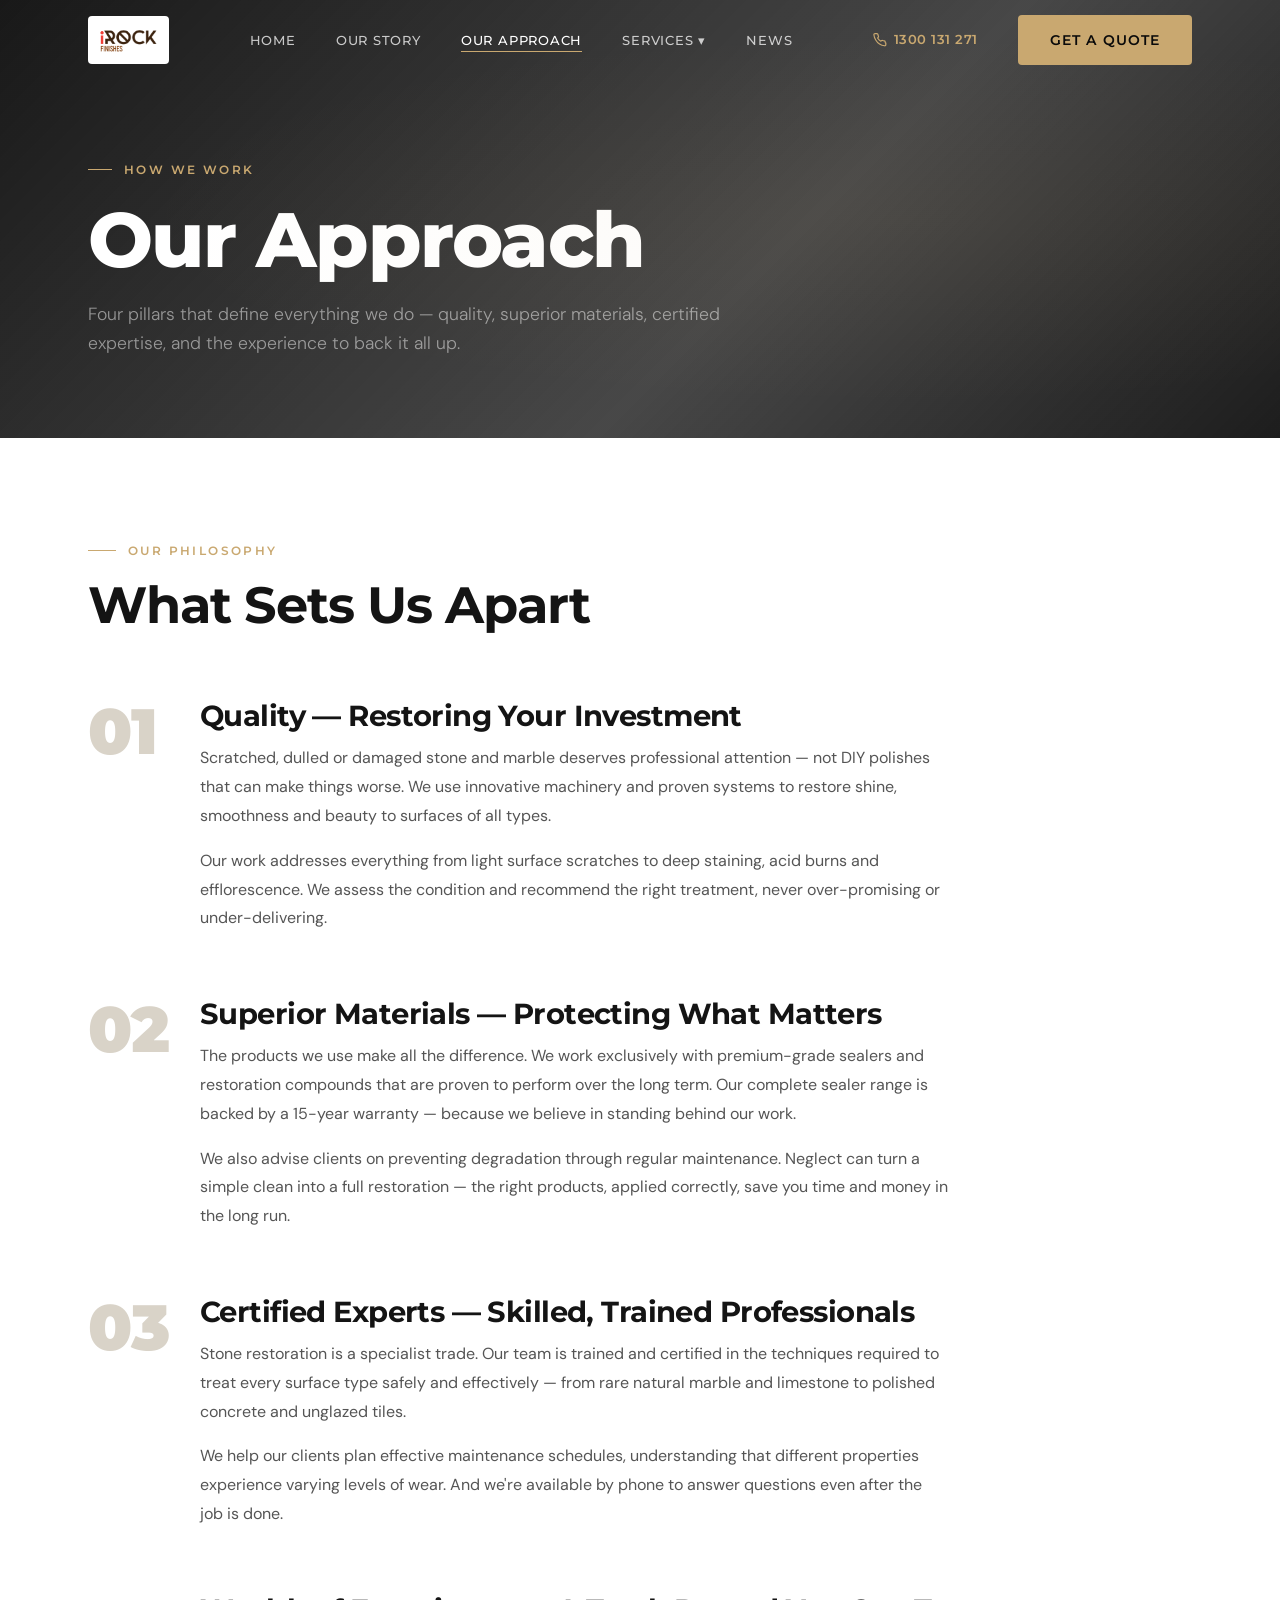
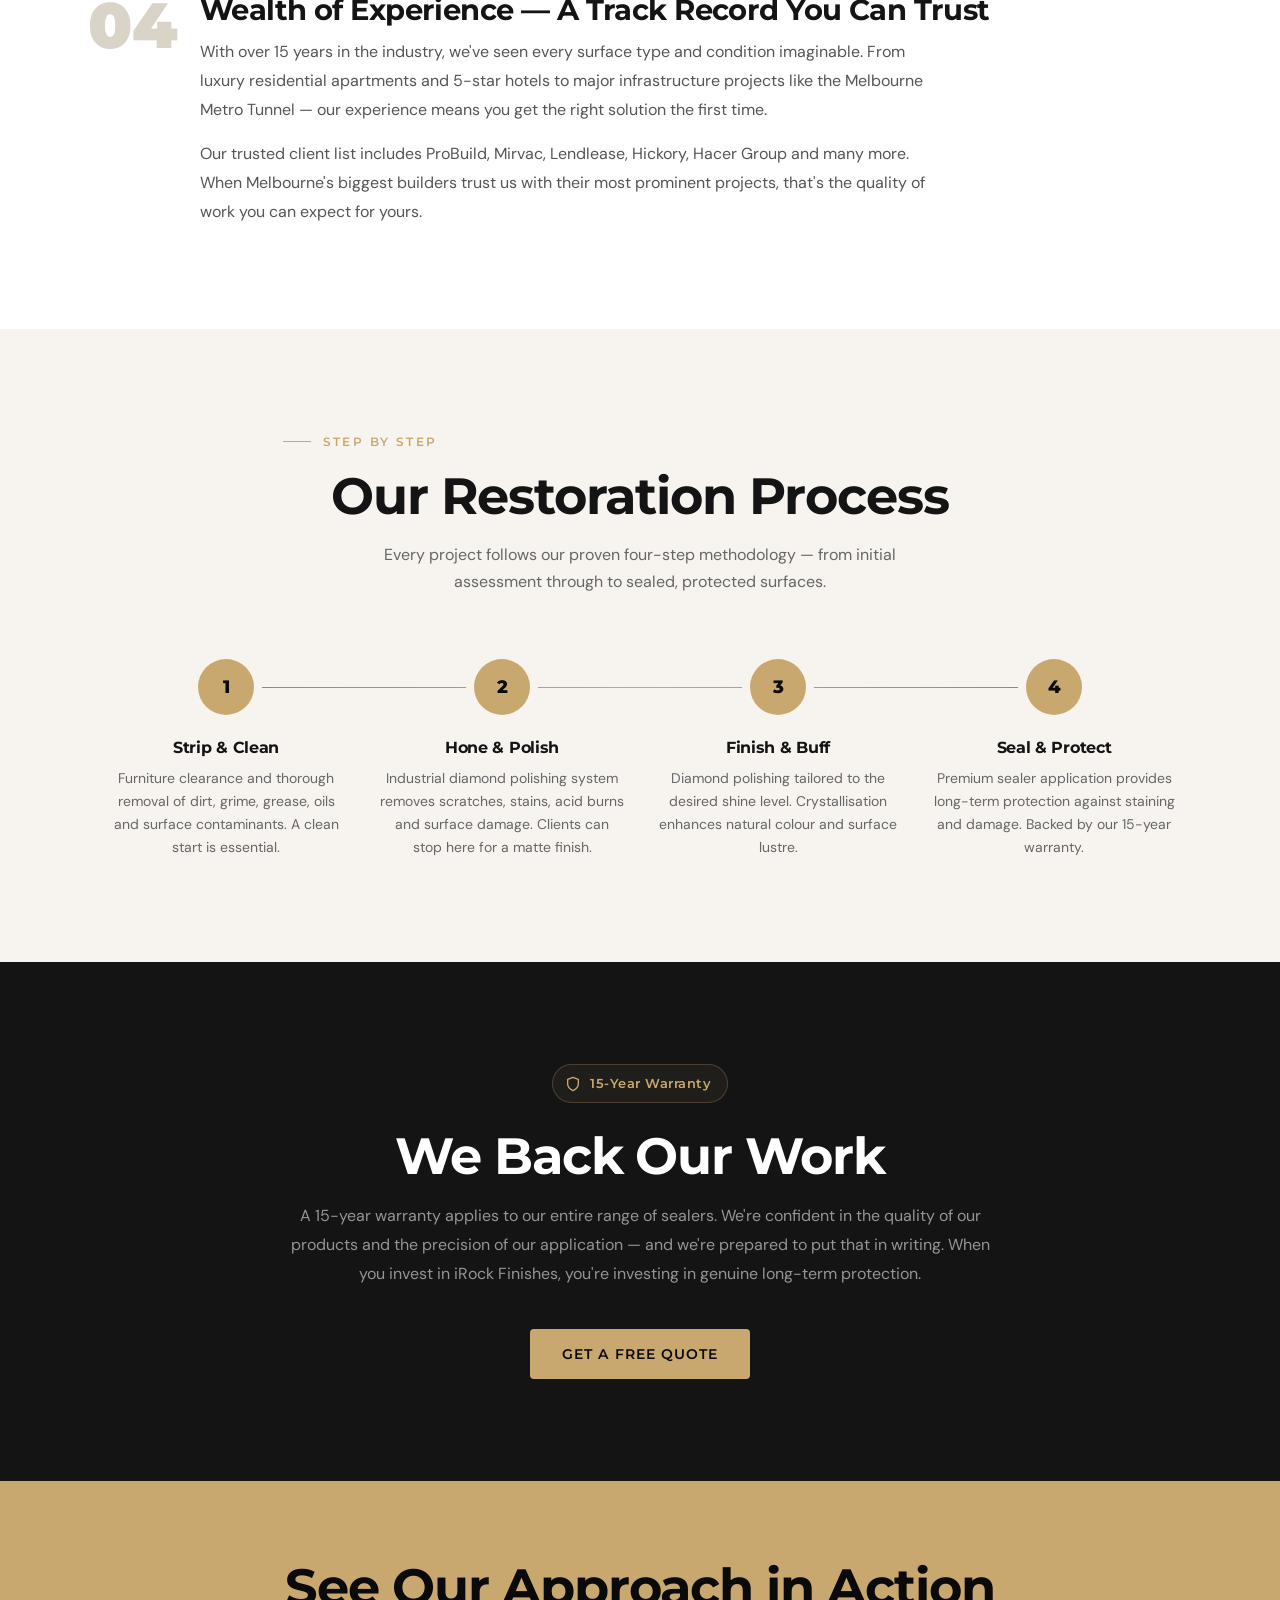
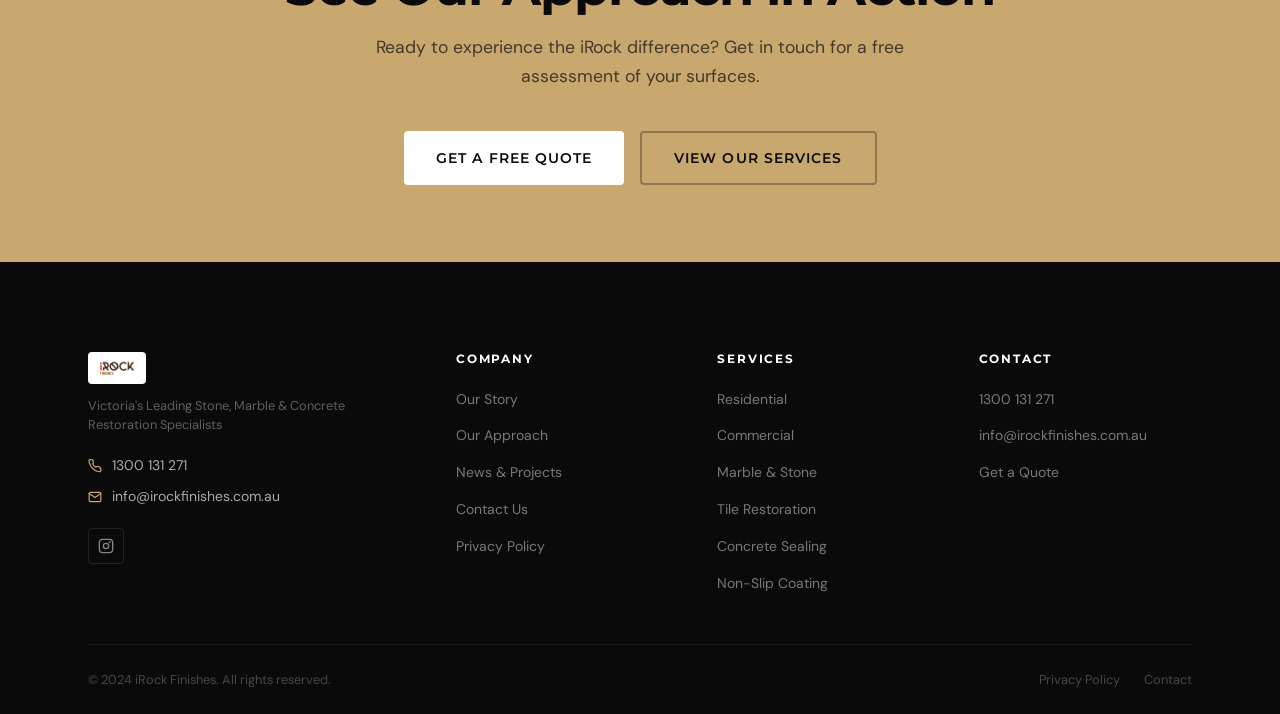
==== commit 74768a73: "SEO upgrade: schema, FAQ, founder bio, preconnect, comparison table - index.html: add 7 individual R" ====
--- a/approach.html
+++ b/approach.html
@@ -3,8 +3,43 @@
 <head>
   <meta charset="UTF-8">
   <meta name="viewport" content="width=device-width, initial-scale=1.0">
-  <title>Our Approach — iRock Finishes</title>
-  <meta name="description" content="Discover the iRock Finishes approach — quality materials, certified expertise, and a proven process for stone, marble and concrete restoration in Melbourne.">
+
+  <title>Our Approach | Stone Restoration Process | iRock Finishes</title>
+  <meta name="description" content="Our proven 4-step restoration process — strip, hone, finish, seal. Premium materials, certified experts, and a 15-year warranty on every job across Victoria.">
+  <link rel="canonical" href="https://irockfinishes.com.au/approach.html">
+
+  <!-- Open Graph -->
+  <meta property="og:type"        content="website">
+  <meta property="og:url"         content="https://irockfinishes.com.au/approach.html">
+  <meta property="og:title"       content="Our Approach | Stone Restoration Process | iRock Finishes">
+  <meta property="og:description" content="Our proven 4-step restoration process — strip, hone, finish, seal. Premium materials, certified experts, and a 15-year warranty on every job across Victoria.">
+  <meta property="og:image"       content="https://irockfinishes.com.au/images/hero-lobby.png">
+  <meta property="og:site_name"   content="iRock Finishes">
+  <meta property="og:locale"      content="en_AU">
+
+  <!-- Twitter Card -->
+  <meta name="twitter:card"        content="summary_large_image">
+  <meta name="twitter:title"       content="Our Approach | Stone Restoration Process | iRock Finishes">
+  <meta name="twitter:description" content="Our proven 4-step restoration process — strip, hone, finish, seal. Premium materials, certified experts, 15-year warranty.">
+  <meta name="twitter:image"       content="https://irockfinishes.com.au/images/hero-lobby.png">
+
+  <!-- JSON-LD: WebPage -->
+  <script type="application/ld+json">
+  {
+    "@context": "https://schema.org",
+    "@type": "WebPage",
+    "@id": "https://irockfinishes.com.au/approach.html",
+    "url": "https://irockfinishes.com.au/approach.html",
+    "name": "Our Approach | Stone Restoration Process | iRock Finishes",
+    "description": "iRock Finishes' proven 4-step restoration process: strip and clean, hone and polish, finish and buff, seal and protect.",
+    "isPartOf": {"@id": "https://irockfinishes.com.au/#website"},
+    "about": {"@id": "https://irockfinishes.com.au/#business"}
+  }
+  </script>
+
+  <link rel="preconnect" href="https://fonts.googleapis.com">
+  <link rel="preconnect" href="https://fonts.gstatic.com" crossorigin>
+  <link rel="icon" href="images/logo.png" type="image/png">
   <link rel="stylesheet" href="css/styles.css">
 </head>
 <body>
--- a/css/styles.css
+++ b/css/styles.css
@@ -1,4 +1,4 @@
-/* =============================================
+﻿/* =============================================
    iRock Finishes — Design System
    ============================================= */
 
@@ -127,9 +127,19 @@
   font-weight: 600;
   letter-spacing: 0.08em;
   text-transform: uppercase;
-  transition: var(--transition);
+  transition: background var(--transition), color var(--transition),
+              transform var(--transition), box-shadow var(--transition);
   cursor: pointer;
   white-space: nowrap;
+  will-change: transform;
+}
+.btn:active {
+  transform: translateY(0) scale(0.97) !important;
+  box-shadow: none !important;
+}
+.btn:focus-visible {
+  outline: 2px solid var(--gold);
+  outline-offset: 3px;
 }
 
 .btn-primary {
@@ -151,6 +161,7 @@
   background: var(--gold);
   color: var(--black);
   transform: translateY(-2px);
+  box-shadow: var(--shadow-gold);
 }
 
 .btn-white {
@@ -160,6 +171,7 @@
 .btn-white:hover {
   background: var(--stone);
   transform: translateY(-2px);
+  box-shadow: 0 8px 24px rgba(0,0,0,0.12);
 }
 
 /* =============================================
@@ -200,13 +212,13 @@
 .nav__logo span { color: var(--gold); }
 
 .nav__logo-mark {
-  height: 38px;
+  height: 48px;
   width: auto;
   display: block;
   flex-shrink: 0;
   background: #fff;
   border-radius: var(--radius-sm);
-  padding: 4px 10px;
+  padding: 3px 6px;
   object-fit: contain;
 }
 
@@ -261,7 +273,7 @@
   transition: opacity var(--transition), transform var(--transition);
   box-shadow: var(--shadow-lg);
 }
-.nav__dropdown:hover .nav__dropdown-menu {
+.nav__dropdown.open .nav__dropdown-menu {
   opacity: 1;
   pointer-events: all;
   transform: translateX(-50%) translateY(0);
@@ -374,7 +386,7 @@
   inset: 0;
   background:
     linear-gradient(135deg, rgba(10,10,10,0.88) 0%, rgba(10,10,10,0.45) 55%, rgba(10,10,10,0.82) 100%),
-    url('images/hero-lobby.jpg') center/cover no-repeat;
+    url('images/hero-lobby.png') center/cover no-repeat;
 }
 
 /* Animated grain texture */
@@ -421,6 +433,7 @@
   color: var(--white);
   margin-bottom: 1.5rem;
   max-width: 14ch;
+  letter-spacing: -0.01em;
 }
 .hero__title em {
   font-style: normal;
@@ -613,13 +626,14 @@
 }
 .intro__img-badge {
   position: absolute;
-  bottom: 2rem; left: -1.5rem;
+  bottom: 1.5rem; right: 1.5rem; left: auto;
   background: var(--gold);
   color: var(--black);
-  padding: 1.25rem 1.5rem;
+  padding: 1rem 1.25rem;
   border-radius: var(--radius);
   box-shadow: var(--shadow-lg);
   text-align: center;
+  z-index: 2;
 }
 .intro__img-badge .num {
   font-family: var(--font-head);
@@ -669,8 +683,12 @@
   padding: 2.5rem;
   position: relative;
   overflow: hidden;
-  transition: background var(--transition);
+  transition: background var(--transition), box-shadow var(--transition);
   cursor: pointer;
+  will-change: transform;
+}
+.service-card:hover {
+  box-shadow: 0 16px 48px rgba(0,0,0,0.4);
 }
 .service-card::before {
   content: '';
@@ -827,9 +845,12 @@
   padding: 3rem;
   position: relative;
   overflow: hidden;
-  transition: background var(--transition);
-}
-.pillar:hover { background: var(--dark-3); }
+  transition: background var(--transition), box-shadow var(--transition);
+}
+.pillar:hover {
+  background: var(--dark-3);
+  box-shadow: 0 16px 48px rgba(0,0,0,0.4);
+}
 
 .pillar__num {
   font-family: var(--font-head);
@@ -940,6 +961,108 @@
 }
 
 /* =============================================
+   GOOGLE REVIEWS
+   ============================================= */
+
+/* Marquee */
+.reviews-marquee {
+  margin-top: 2.5rem;
+  overflow: hidden;
+}
+.reviews-marquee__track {
+  display: flex;
+  gap: 1.5rem;
+  width: max-content;
+  animation: reviewsMarquee 50s linear infinite;
+}
+.reviews-marquee__track:hover { animation-play-state: paused; }
+.reviews-marquee .review-card {
+  width: 360px;
+  flex-shrink: 0;
+}
+@keyframes reviewsMarquee {
+  from { transform: translateX(0); }
+  to   { transform: translateX(-50%); }
+}
+
+.review-card {
+  background: var(--white);
+  border: 1px solid var(--stone-3);
+  border-radius: var(--radius-lg);
+  padding: 2rem;
+  display: flex;
+  flex-direction: column;
+  gap: 1rem;
+  transition: box-shadow var(--transition), transform var(--transition),
+              border-color var(--transition);
+  will-change: transform;
+}
+.review-card:hover { border-color: var(--stone-2); }
+.review-card:hover {
+  box-shadow: var(--shadow);
+  transform: translateY(-3px);
+}
+
+.review-card__stars {
+  display: flex;
+  gap: 3px;
+}
+
+.review-card__text {
+  font-size: 0.95rem;
+  line-height: 1.75;
+  color: #444;
+  flex: 1;
+  max-width: none;
+  font-style: italic;
+}
+.review-card__text::before { content: '\201C'; }
+.review-card__text::after  { content: '\201D'; }
+
+.review-card__author {
+  display: flex;
+  align-items: center;
+  gap: 0.75rem;
+  padding-top: 1rem;
+  border-top: 1px solid var(--stone-2);
+  margin-top: auto;
+}
+
+.review-card__avatar {
+  width: 40px; height: 40px;
+  border-radius: 50%;
+  background: var(--gold);
+  color: var(--black);
+  font-family: var(--font-head);
+  font-weight: 700;
+  font-size: 1rem;
+  display: flex; align-items: center; justify-content: center;
+  flex-shrink: 0;
+}
+
+.review-card__name {
+  font-family: var(--font-head);
+  font-weight: 600;
+  font-size: 0.875rem;
+  color: var(--dark);
+}
+.review-card__date {
+  font-size: 0.75rem;
+  color: #999;
+  margin-top: 0.15rem;
+  display: flex;
+  align-items: center;
+  gap: 0.4rem;
+}
+.review-card__date::before {
+  content: '';
+  display: inline-block;
+  width: 14px; height: 14px;
+  background: url("data:image/svg+xml,%3Csvg xmlns='http://www.w3.org/2000/svg' viewBox='0 0 24 24'%3E%3Cpath d='M22.56 12.25c0-.78-.07-1.53-.2-2.25H12v4.26h5.92c-.26 1.37-1.04 2.53-2.21 3.31v2.77h3.57c2.08-1.92 3.28-4.74 3.28-8.09z' fill='%234285F4'/%3E%3Cpath d='M12 23c2.97 0 5.46-.98 7.28-2.66l-3.57-2.77c-.98.66-2.23 1.06-3.71 1.06-2.86 0-5.29-1.93-6.16-4.53H2.18v2.84C3.99 20.53 7.7 23 12 23z' fill='%2334A853'/%3E%3Cpath d='M5.84 14.09c-.22-.66-.35-1.36-.35-2.09s.13-1.43.35-2.09V7.07H2.18C1.43 8.55 1 10.22 1 12s.43 3.45 1.18 4.93l2.85-2.22.81-.62z' fill='%23FBBC05'/%3E%3Cpath d='M12 5.38c1.62 0 3.06.56 4.21 1.64l3.15-3.15C17.45 2.09 14.97 1 12 1 7.7 1 3.99 3.47 2.18 7.07l3.66 2.84c.87-2.6 3.3-4.53 6.16-4.53z' fill='%23EA4335'/%3E%3C/svg%3E") center/contain no-repeat;
+  flex-shrink: 0;
+}
+
+/* =============================================
    NEWS
    ============================================= */
 
@@ -955,11 +1078,18 @@
   border-radius: var(--radius);
   overflow: hidden;
   border: 1px solid var(--stone-3);
-  transition: box-shadow var(--transition), transform var(--transition);
+  transition: box-shadow var(--transition), transform var(--transition),
+              border-color var(--transition);
+  will-change: transform;
+}
+.news-card:focus-visible {
+  outline: 2px solid var(--gold);
+  outline-offset: 3px;
 }
 .news-card:hover {
   box-shadow: var(--shadow);
   transform: translateY(-4px);
+  border-color: var(--stone-2);
 }
 .news-card__img {
   aspect-ratio: 16/9;
@@ -970,7 +1100,7 @@
 .news-card__img img {
   width: 100%; height: 100%;
   object-fit: cover;
-  transition: transform var(--transition-slow);
+  transition: transform 0.7s cubic-bezier(0.4, 0, 0.2, 1);
 }
 .news-card:hover .news-card__img img { transform: scale(1.04); }
 
@@ -1113,8 +1243,20 @@
   font-size: 0.875rem;
   color: rgba(255,255,255,0.45);
   transition: color var(--transition);
+  position: relative;
+  width: fit-content;
+}
+.footer__link::after {
+  content: '';
+  position: absolute;
+  bottom: -2px; left: 0;
+  width: 0;
+  height: 1px;
+  background: var(--gold);
+  transition: width var(--transition);
 }
 .footer__link:hover { color: var(--gold); }
+.footer__link:hover::after { width: 100%; }
 
 .footer__bottom {
   padding-block: 1.5rem;
@@ -1150,7 +1292,7 @@
 .page-header {
   background:
     linear-gradient(135deg, rgba(10,10,10,0.94) 0%, rgba(10,10,10,0.75) 60%, rgba(10,10,10,0.92) 100%),
-    url('images/hero-lobby.jpg') center/cover no-repeat;
+    url('images/hero-lobby.png') center/cover no-repeat;
   padding-top: calc(var(--nav-height) + 5rem);
   padding-bottom: 5rem;
   position: relative;
@@ -1513,3 +1655,4 @@
   letter-spacing: 0.04em;
 }
 .warranty-badge svg { color: var(--gold); }
+
